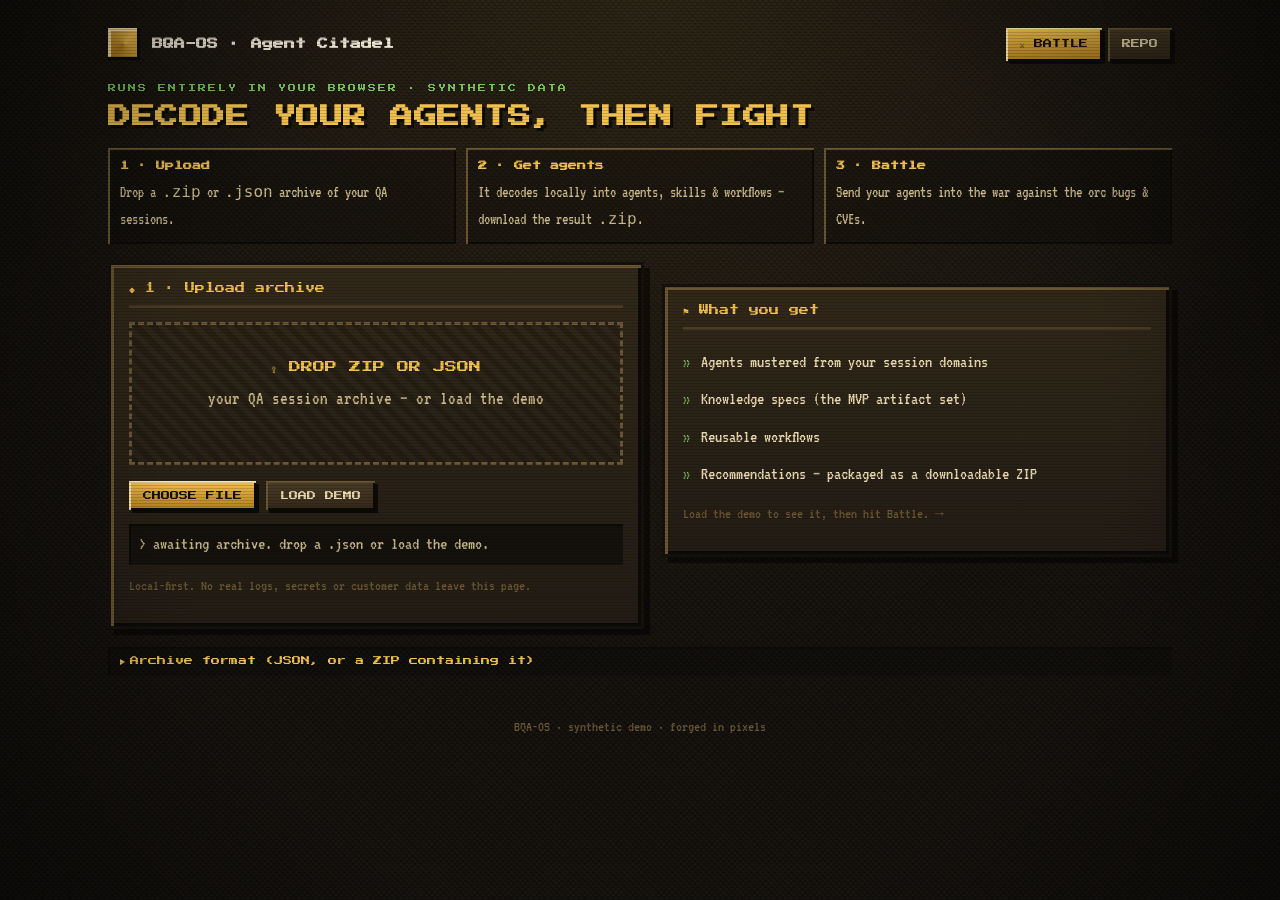
==== docs/index.html @ 717fe0b4 "feat(site): focus the app on upload→agents.zip→battle + friendly UI; in-game control, fullscreen, po" ====
<!doctype html>
<html lang="en">
<head>
  <meta charset="utf-8">
  <meta name="viewport" content="width=device-width, initial-scale=1">
  <title>BQA-OS · Agent Citadel</title>
  <meta name="description" content="Upload a ZIP/JSON archive, decode it locally into agents, skills and workflows, download the result as a ZIP, and send your agents into battle. No backend, synthetic data.">
  <link rel="icon" type="image/svg+xml" href="assets/favicon.svg">
  <link rel="stylesheet" href="assets/pixel.css">
  <style>
    .steps3 { display: grid; gap: 10px; grid-template-columns: 1fr; margin: 8px 0 18px; }
    @media (min-width: 720px) { .steps3 { grid-template-columns: repeat(3, 1fr); } }
    .step3 { background: rgba(0,0,0,.25); padding: 12px; box-shadow: inset 2px 2px 0 var(--bevel-light), inset -2px -2px 0 var(--bevel-dark); }
    .step3 b { font-family: var(--font-display); font-size: 9px; color: var(--gold); display: block; margin-bottom: 6px; }
    .step3 small { font-size: 16px; color: var(--parchment-dim); }

    .dropzone { border: var(--px) dashed var(--stone-500); background: repeating-linear-gradient(45deg, rgba(0,0,0,.18) 0 6px, transparent 6px 12px);
      padding: 34px 18px; text-align: center; cursor: pointer; transition: background .08s steps(2); }
    .dropzone .big { font-family: var(--font-display); font-size: 12px; color: var(--gold); margin-bottom: 10px; }
    .dropzone.over { background: rgba(123,196,90,.18); border-color: var(--forest-bright); }
    .controls { display: flex; gap: 10px; flex-wrap: wrap; margin-top: 16px; }
    #status { font-size: 18px; margin-top: 14px; color: var(--parchment-dim); background: var(--stone-900); padding: 8px 10px; box-shadow: inset 2px 2px 0 var(--bevel-dark); word-break: break-word; }
    .legend { font-size: 15px; color: var(--stone-500); margin-top: 10px; }

    .deck { display: grid; grid-template-columns: 1fr; gap: 18px; }
    @media (min-width: 880px) { .deck { grid-template-columns: 1.05fr 1fr; align-items: start; } }
    .units { display: grid; grid-template-columns: 1fr; gap: 10px; }
    @media (min-width: 520px) { .units { grid-template-columns: 1fr 1fr; } }
    .unit { display: flex; gap: 10px; align-items: center; background: rgba(0,0,0,.22); padding: 8px; box-shadow: inset 2px 2px 0 var(--bevel-light), inset -2px -2px 0 var(--bevel-dark); }
    .unit-portrait { width: 44px; height: 44px; flex: 0 0 44px; display: grid; place-items: center; background: linear-gradient(180deg, var(--unit, var(--gold)), rgba(0,0,0,.5)); box-shadow: inset -3px -3px 0 var(--bevel-dark), inset 3px 3px 0 rgba(255,255,255,.25); font-size: 22px; color: var(--stone-900); }
    .unit-body { flex: 1; min-width: 0; }
    .unit-body b { font-family: var(--font-display); font-size: 9px; color: var(--bone); display: block; word-break: break-all; }
    .unit-role { font-size: 16px; color: var(--parchment-dim); margin: 2px 0 6px; }
    ul.loot, ul.recs { list-style: none; padding: 0; margin: 0; }
    ul.loot li { padding: 6px 4px; border-bottom: 2px solid rgba(0,0,0,.3); font-size: 18px; }
    ul.recs li { padding: 6px 0 6px 18px; position: relative; font-size: 18px; color: var(--parchment); }
    ul.recs li::before { content: "»"; position: absolute; left: 0; color: var(--forest-bright); }
    #results { display: none; }
    #to-field { font-size: 11px; }

    details.help { margin-top: 18px; background: rgba(0,0,0,.2); padding: 8px 12px; box-shadow: inset 2px 2px 0 var(--bevel-dark); }
    details.help summary { cursor: pointer; font-family: var(--font-display); font-size: 9px; color: var(--gold); }
    details.help pre { background: var(--stone-900); color: var(--forest-bright); padding: 12px; overflow-x: auto; font-size: 15px; }
    .domains { display: flex; flex-wrap: wrap; gap: 6px; margin: 8px 0; }
  </style>
</head>
<body>
  <div class="wrap">
    <div class="topbar">
      <div class="brand"><div class="sigil pixel"></div><b>BQA-OS · Agent Citadel</b></div>
      <nav class="nav">
        <a class="btn" href="game.html">⚔ Battle</a>
        <a class="btn secondary" href="https://github.com/mshegolev/bqa-os">Repo</a>
      </nav>
    </div>

    <p class="eyebrow">Runs entirely in your browser · synthetic data</p>
    <h1>Decode your agents, then fight</h1>

    <div class="steps3">
      <div class="step3"><b>1 · Upload</b><small>Drop a <code>.zip</code> or <code>.json</code> archive of your QA sessions.</small></div>
      <div class="step3"><b>2 · Get agents</b><small>It decodes locally into agents, skills &amp; workflows — download the result <code>.zip</code>.</small></div>
      <div class="step3"><b>3 · Battle</b><small>Send your agents into the war against the orc bugs &amp; CVEs.</small></div>
    </div>

    <div class="deck">
      <section class="panel">
        <div class="panel-title">◆ 1 · Upload archive</div>
        <div class="dropzone" id="drop">
          <div class="big">⇪ DROP ZIP OR JSON</div>
          <p>your QA session archive — or load the demo</p>
          <input type="file" id="file" accept=".zip,.json,application/zip,application/json" hidden>
        </div>
        <div class="controls">
          <button class="btn" id="pick">Choose file</button>
          <button class="btn secondary" id="demo">Load demo</button>
        </div>
        <div id="status" role="status" aria-live="polite">&gt; awaiting archive.</div>
        <p class="legend">Local-first. No real logs, secrets or customer data leave this page.</p>
      </section>

      <section class="panel" id="empty">
        <div class="panel-title">⚑ What you get</div>
        <ul class="recs">
          <li>Agents mustered from your session domains</li>
          <li>Knowledge specs (the MVP artifact set)</li>
          <li>Reusable workflows</li>
          <li>Recommendations — packaged as a downloadable ZIP</li>
        </ul>
        <p class="legend">Load the demo to see it, then hit Battle. →</p>
      </section>

      <section id="results">
        <section class="panel">
          <div class="panel-title">⚔ 2 · Your agents <span class="chip">from <span id="source-name">—</span></span></div>
          <div class="units" id="agents"></div>
          <div class="controls">
            <button class="btn" id="download" disabled>⬇ Download agents.zip</button>
            <a class="btn" id="to-field" href="game.html" style="display:none">⚔ 3 · Send agents to battle</a>
          </div>
        </section>
        <section class="panel"><div class="panel-title">⚑ Workflows</div><ul class="loot" id="workflows"></ul></section>
        <section class="panel"><div class="panel-title">◆ Knowledge specs</div><ul class="loot" id="specs"></ul></section>
        <section class="panel"><div class="panel-title">✦ Recommendations</div><ul class="recs" id="recs"></ul></section>
      </section>
    </div>

    <details class="help">
      <summary>Archive format (JSON, or a ZIP containing it)</summary>
      <p>A <code>sessions</code> array; each session has a <code>domain</code> (one of: <span class="domains"><span class="chip">etl</span><span class="chip">graphql</span><span class="chip">api</span><span class="chip">data_quality</span><span class="chip">bugs</span><span class="chip">prompts</span></span>) and some <code>text</code>.</p>
<pre>{ "sessions": [
  { "domain": "etl", "text": "airflow dag failure, reconciliation on parquet" },
  { "domain": "api", "text": "rest endpoint wrong http status, contract test" }
] }</pre>
      <p><a href="fixtures/demo-archive.json" download>⬇ Download a template archive</a> · <button class="btn secondary" id="demo2">Try the demo</button></p>
    </details>

    <footer class="foot">BQA-OS · synthetic demo · forged in pixels</footer>
  </div>

  <script src="assets/upload.js"></script>
</body>
</html>
---- docs/assets/pixel.css ----
/* ============================================================
   BQA-OS — 90s pixel-art RTS design system
   Shared by the demo pages (upload flow, agent map).
   No build step, no framework. Works opened from file://.
   ============================================================ */

@import url("https://fonts.googleapis.com/css2?family=Press+Start+2P&family=VT323&display=swap");

:root {
  /* Limited "strategy game" palette ------------------------- */
  --stone-900: #14110d;
  --stone-800: #221c14;
  --stone-700: #322819;
  --stone-600: #4a3c25;
  --stone-500: #6b5733;
  --parchment: #e9d9b0;
  --parchment-dim: #c9b888;
  --gold: #f2c14e;
  --gold-deep: #b07c1e;
  --blood: #c0392b;
  --forest: #4a7a3a;
  --forest-bright: #7bc45a;
  --sky: #4a78b5;
  --sky-bright: #6fb3e0;
  --mana: #8e6fc4;
  --bone: #f4eddc;

  /* Faction / state accents -------------------------------- */
  --c-owner: var(--gold);
  --c-architect: var(--sky-bright);
  --c-developer: var(--forest-bright);
  --c-qa: var(--mana);
  --c-reviewer: var(--blood);

  --bevel-light: #6b5733;
  --bevel-dark: #0c0a07;

  --font-display: "Press Start 2P", monospace;
  --font-body: "VT323", "Courier New", monospace;

  --px: 3px;
}

* { box-sizing: border-box; }

html { -webkit-text-size-adjust: 100%; }

body {
  margin: 0;
  min-height: 100vh;
  font-family: var(--font-body);
  font-size: 19px;
  line-height: 1.4;
  color: var(--parchment);
  background-color: var(--stone-900);
  /* Tiled checker "dither" terrain + radial vignette */
  background-image:
    radial-gradient(circle at 50% 0%, rgba(242,193,78,.10), transparent 60%),
    repeating-linear-gradient(45deg, rgba(255,255,255,.018) 0 2px, transparent 2px 4px),
    repeating-linear-gradient(-45deg, rgba(0,0,0,.22) 0 2px, transparent 2px 4px);
  image-rendering: pixelated;
  -webkit-font-smoothing: none;
  font-smooth: never;
}

/* CRT scanline + flicker overlay -------------------------- */
body::after {
  content: "";
  position: fixed;
  inset: 0;
  pointer-events: none;
  z-index: 9999;
  background:
    repeating-linear-gradient(0deg, rgba(0,0,0,.16) 0 1px, transparent 1px 3px),
    radial-gradient(circle at 50% 50%, transparent 60%, rgba(0,0,0,.45) 100%);
  mix-blend-mode: multiply;
}

img, canvas, .pixel { image-rendering: pixelated; }

/* Typography ---------------------------------------------- */
h1, h2, h3, .display {
  font-family: var(--font-display);
  color: var(--gold);
  line-height: 1.5;
  text-transform: uppercase;
  letter-spacing: .5px;
  text-shadow: var(--px) var(--px) 0 var(--bevel-dark);
  margin: 0 0 .6em;
}
h1 { font-size: clamp(15px, 2.7vw, 23px); }
h2 { font-size: clamp(11px, 1.8vw, 16px); }
h3 { font-size: 10px; color: var(--parchment); }

a { color: var(--gold); text-decoration: none; }
a:hover { color: var(--bone); text-decoration: underline; }

p { margin: 0 0 .8em; color: var(--parchment-dim); }

.eyebrow {
  font-family: var(--font-display);
  font-size: 8px;
  color: var(--forest-bright);
  letter-spacing: 2px;
  text-transform: uppercase;
}

/* Layout -------------------------------------------------- */
.wrap { max-width: 1100px; margin: 0 auto; padding: 28px 18px 80px; }

.topbar {
  display: flex;
  align-items: center;
  justify-content: space-between;
  gap: 12px;
  flex-wrap: wrap;
  margin-bottom: 22px;
}
.brand { display: flex; align-items: center; gap: 12px; }
.brand .sigil {
  width: 32px; height: 32px;
  background:
    conic-gradient(from 45deg, var(--gold), var(--gold-deep), var(--gold));
  box-shadow: inset -3px -3px 0 var(--bevel-dark), inset 3px 3px 0 #ffe9a8;
}
.brand b { font-family: var(--font-display); font-size: 11px; color: var(--bone); }
.nav { display: flex; gap: 6px; flex-wrap: wrap; }

/* Beveled "panel" — the core RTS UI surface --------------- */
.panel {
  position: relative;
  background:
    linear-gradient(180deg, var(--stone-700), var(--stone-800));
  border: var(--px) solid var(--stone-900);
  box-shadow:
    inset 3px 3px 0 var(--bevel-light),
    inset -3px -3px 0 var(--bevel-dark),
    6px 6px 0 rgba(0,0,0,.5);
  padding: 18px;
}
.panel + .panel { margin-top: 22px; }
.panel-title {
  font-family: var(--font-display);
  font-size: 10px;
  color: var(--gold);
  border-bottom: var(--px) solid var(--stone-600);
  padding-bottom: 10px;
  margin: -2px 0 14px;
  display: flex; align-items: center; gap: 8px;
}

/* Buttons ------------------------------------------------- */
.btn {
  font-family: var(--font-display);
  font-size: 9px;
  color: var(--stone-900);
  background: linear-gradient(180deg, var(--gold) 0%, var(--gold-deep) 100%);
  border: none;
  padding: 10px 14px;
  cursor: pointer;
  text-transform: uppercase;
  box-shadow: inset 2px 2px 0 #ffe9a8, inset -2px -2px 0 var(--bevel-dark), 3px 3px 0 var(--bevel-dark);
  transition: transform .04s steps(1);
}
.btn:hover { filter: brightness(1.08); }
.btn:active { transform: translate(3px, 3px); box-shadow: inset 2px 2px 0 #ffe9a8, inset -2px -2px 0 var(--bevel-dark); }
.btn.secondary {
  color: var(--parchment);
  background: linear-gradient(180deg, var(--stone-600), var(--stone-700));
  box-shadow: inset 2px 2px 0 var(--bevel-light), inset -2px -2px 0 var(--bevel-dark), 3px 3px 0 var(--bevel-dark);
}
.btn:disabled { opacity: .45; cursor: not-allowed; transform: none; }

/* Pixel chips / badges ------------------------------------ */
.chip {
  display: inline-block;
  font-family: var(--font-display);
  font-size: 7px;
  padding: 4px 6px;
  color: var(--stone-900);
  background: var(--parchment-dim);
  box-shadow: inset -2px -2px 0 rgba(0,0,0,.35);
  text-transform: uppercase;
  letter-spacing: 1px;
}

/* HP-style stat bar --------------------------------------- */
.bar {
  height: 16px;
  background: var(--stone-900);
  box-shadow: inset 2px 2px 0 var(--bevel-dark);
  overflow: hidden;
}
.bar > span {
  display: block; height: 100%;
  background: repeating-linear-gradient(90deg, var(--forest-bright) 0 6px, var(--forest) 6px 8px);
  transition: width .5s steps(12);
}

footer.foot {
  margin-top: 40px;
  font-size: 15px;
  color: var(--stone-500);
  text-align: center;
}

/* Utility ------------------------------------------------- */
.grid { display: grid; gap: 16px; }
.muted { color: var(--stone-500); }
.center { text-align: center; }
.scroll { max-height: 320px; overflow: auto; }
::-webkit-scrollbar { width: 12px; height: 12px; }
::-webkit-scrollbar-track { background: var(--stone-900); }
::-webkit-scrollbar-thumb { background: var(--stone-600); box-shadow: inset 2px 2px 0 var(--bevel-light), inset -2px -2px 0 var(--bevel-dark); }

@media (prefers-reduced-motion: reduce) {
  * { animation: none !important; transition: none !important; }
}
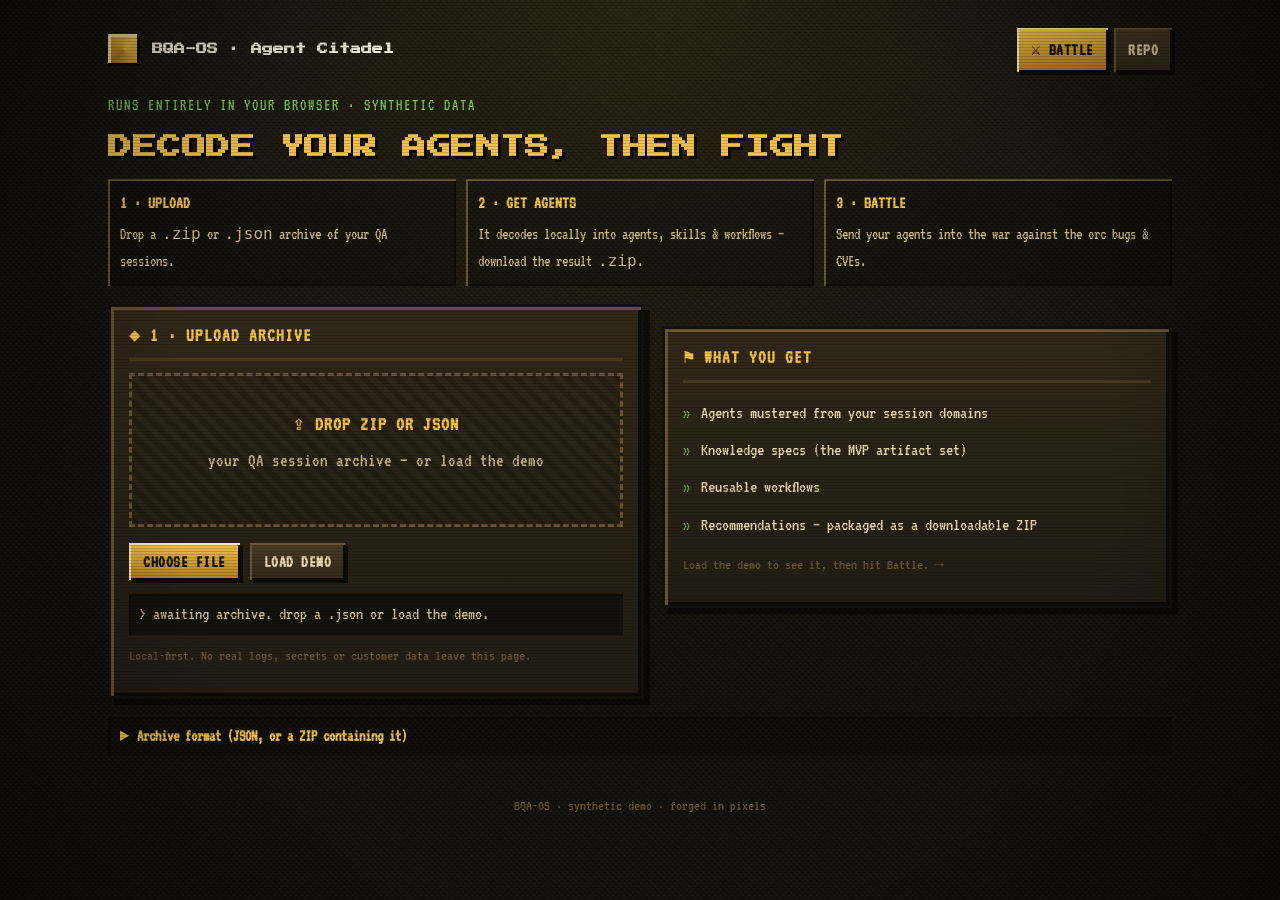
==== commit d7a5e86c: "feat(game): readable font, ranged units, meta-upgrades, upload incentive, scaled difficulty - Legibi" ====
--- a/docs/index.html
+++ b/docs/index.html
@@ -11,12 +11,12 @@
     .steps3 { display: grid; gap: 10px; grid-template-columns: 1fr; margin: 8px 0 18px; }
     @media (min-width: 720px) { .steps3 { grid-template-columns: repeat(3, 1fr); } }
     .step3 { background: rgba(0,0,0,.25); padding: 12px; box-shadow: inset 2px 2px 0 var(--bevel-light), inset -2px -2px 0 var(--bevel-dark); }
-    .step3 b { font-family: var(--font-display); font-size: 9px; color: var(--gold); display: block; margin-bottom: 6px; }
+    .step3 b { font-family: var(--font-body); font-weight:700; text-transform:uppercase; font-size: 17px; color: var(--gold); display: block; margin-bottom: 6px; }
     .step3 small { font-size: 16px; color: var(--parchment-dim); }
 
     .dropzone { border: var(--px) dashed var(--stone-500); background: repeating-linear-gradient(45deg, rgba(0,0,0,.18) 0 6px, transparent 6px 12px);
       padding: 34px 18px; text-align: center; cursor: pointer; transition: background .08s steps(2); }
-    .dropzone .big { font-family: var(--font-display); font-size: 12px; color: var(--gold); margin-bottom: 10px; }
+    .dropzone .big { font-family: var(--font-body); font-weight:700; letter-spacing:1px; font-size: 20px; color: var(--gold); margin-bottom: 10px; }
     .dropzone.over { background: rgba(123,196,90,.18); border-color: var(--forest-bright); }
     .controls { display: flex; gap: 10px; flex-wrap: wrap; margin-top: 16px; }
     #status { font-size: 18px; margin-top: 14px; color: var(--parchment-dim); background: var(--stone-900); padding: 8px 10px; box-shadow: inset 2px 2px 0 var(--bevel-dark); word-break: break-word; }
@@ -29,7 +29,7 @@
     .unit { display: flex; gap: 10px; align-items: center; background: rgba(0,0,0,.22); padding: 8px; box-shadow: inset 2px 2px 0 var(--bevel-light), inset -2px -2px 0 var(--bevel-dark); }
     .unit-portrait { width: 44px; height: 44px; flex: 0 0 44px; display: grid; place-items: center; background: linear-gradient(180deg, var(--unit, var(--gold)), rgba(0,0,0,.5)); box-shadow: inset -3px -3px 0 var(--bevel-dark), inset 3px 3px 0 rgba(255,255,255,.25); font-size: 22px; color: var(--stone-900); }
     .unit-body { flex: 1; min-width: 0; }
-    .unit-body b { font-family: var(--font-display); font-size: 9px; color: var(--bone); display: block; word-break: break-all; }
+    .unit-body b { font-family: var(--font-body); font-weight:700; font-size: 16px; color: var(--bone); display: block; word-break: break-all; }
     .unit-role { font-size: 16px; color: var(--parchment-dim); margin: 2px 0 6px; }
     ul.loot, ul.recs { list-style: none; padding: 0; margin: 0; }
     ul.loot li { padding: 6px 4px; border-bottom: 2px solid rgba(0,0,0,.3); font-size: 18px; }
@@ -39,7 +39,7 @@
     #to-field { font-size: 11px; }
 
     details.help { margin-top: 18px; background: rgba(0,0,0,.2); padding: 8px 12px; box-shadow: inset 2px 2px 0 var(--bevel-dark); }
-    details.help summary { cursor: pointer; font-family: var(--font-display); font-size: 9px; color: var(--gold); }
+    details.help summary { cursor: pointer; font-family: var(--font-body); font-weight:700; font-size: 16px; color: var(--gold); }
     details.help pre { background: var(--stone-900); color: var(--forest-bright); padding: 12px; overflow-x: auto; font-size: 15px; }
     .domains { display: flex; flex-wrap: wrap; gap: 6px; margin: 8px 0; }
   </style>
--- a/docs/assets/pixel.css
+++ b/docs/assets/pixel.css
@@ -79,7 +79,9 @@
 img, canvas, .pixel { image-rendering: pixelated; }
 
 /* Typography ---------------------------------------------- */
-h1, h2, h3, .display {
+/* Press Start 2P only for the big H1 (it's hard to read small);
+   everything else uses the very legible VT323 pixel font, larger. */
+h1, .display {
   font-family: var(--font-display);
   color: var(--gold);
   line-height: 1.5;
@@ -88,9 +90,17 @@
   text-shadow: var(--px) var(--px) 0 var(--bevel-dark);
   margin: 0 0 .6em;
 }
-h1 { font-size: clamp(15px, 2.7vw, 23px); }
-h2 { font-size: clamp(11px, 1.8vw, 16px); }
-h3 { font-size: 10px; color: var(--parchment); }
+h2, h3 {
+  font-family: var(--font-body);
+  color: var(--gold);
+  text-transform: uppercase;
+  letter-spacing: 1px;
+  margin: 0 0 .5em;
+  font-weight: 700;
+}
+h1 { font-size: clamp(16px, 2.7vw, 24px); }
+h2 { font-size: clamp(20px, 2.4vw, 26px); }
+h3 { font-size: 19px; color: var(--parchment); }
 
 a { color: var(--gold); text-decoration: none; }
 a:hover { color: var(--bone); text-decoration: underline; }
@@ -98,8 +108,8 @@
 p { margin: 0 0 .8em; color: var(--parchment-dim); }
 
 .eyebrow {
-  font-family: var(--font-display);
-  font-size: 8px;
+  font-family: var(--font-body);
+  font-size: 16px;
   color: var(--forest-bright);
   letter-spacing: 2px;
   text-transform: uppercase;
@@ -140,19 +150,20 @@
 }
 .panel + .panel { margin-top: 22px; }
 .panel-title {
-  font-family: var(--font-display);
-  font-size: 10px;
+  font-family: var(--font-body);
+  font-size: 19px; font-weight: 700;
   color: var(--gold);
+  text-transform: uppercase; letter-spacing: 1px;
   border-bottom: var(--px) solid var(--stone-600);
-  padding-bottom: 10px;
-  margin: -2px 0 14px;
+  padding-bottom: 8px;
+  margin: -2px 0 12px;
   display: flex; align-items: center; gap: 8px;
 }
 
 /* Buttons ------------------------------------------------- */
 .btn {
-  font-family: var(--font-display);
-  font-size: 9px;
+  font-family: var(--font-body);
+  font-size: 17px; font-weight: 700; letter-spacing: .5px;
   color: var(--stone-900);
   background: linear-gradient(180deg, var(--gold) 0%, var(--gold-deep) 100%);
   border: none;
@@ -174,9 +185,9 @@
 /* Pixel chips / badges ------------------------------------ */
 .chip {
   display: inline-block;
-  font-family: var(--font-display);
-  font-size: 7px;
-  padding: 4px 6px;
+  font-family: var(--font-body);
+  font-size: 14px; letter-spacing: .5px;
+  padding: 3px 7px;
   color: var(--stone-900);
   background: var(--parchment-dim);
   box-shadow: inset -2px -2px 0 rgba(0,0,0,.35);
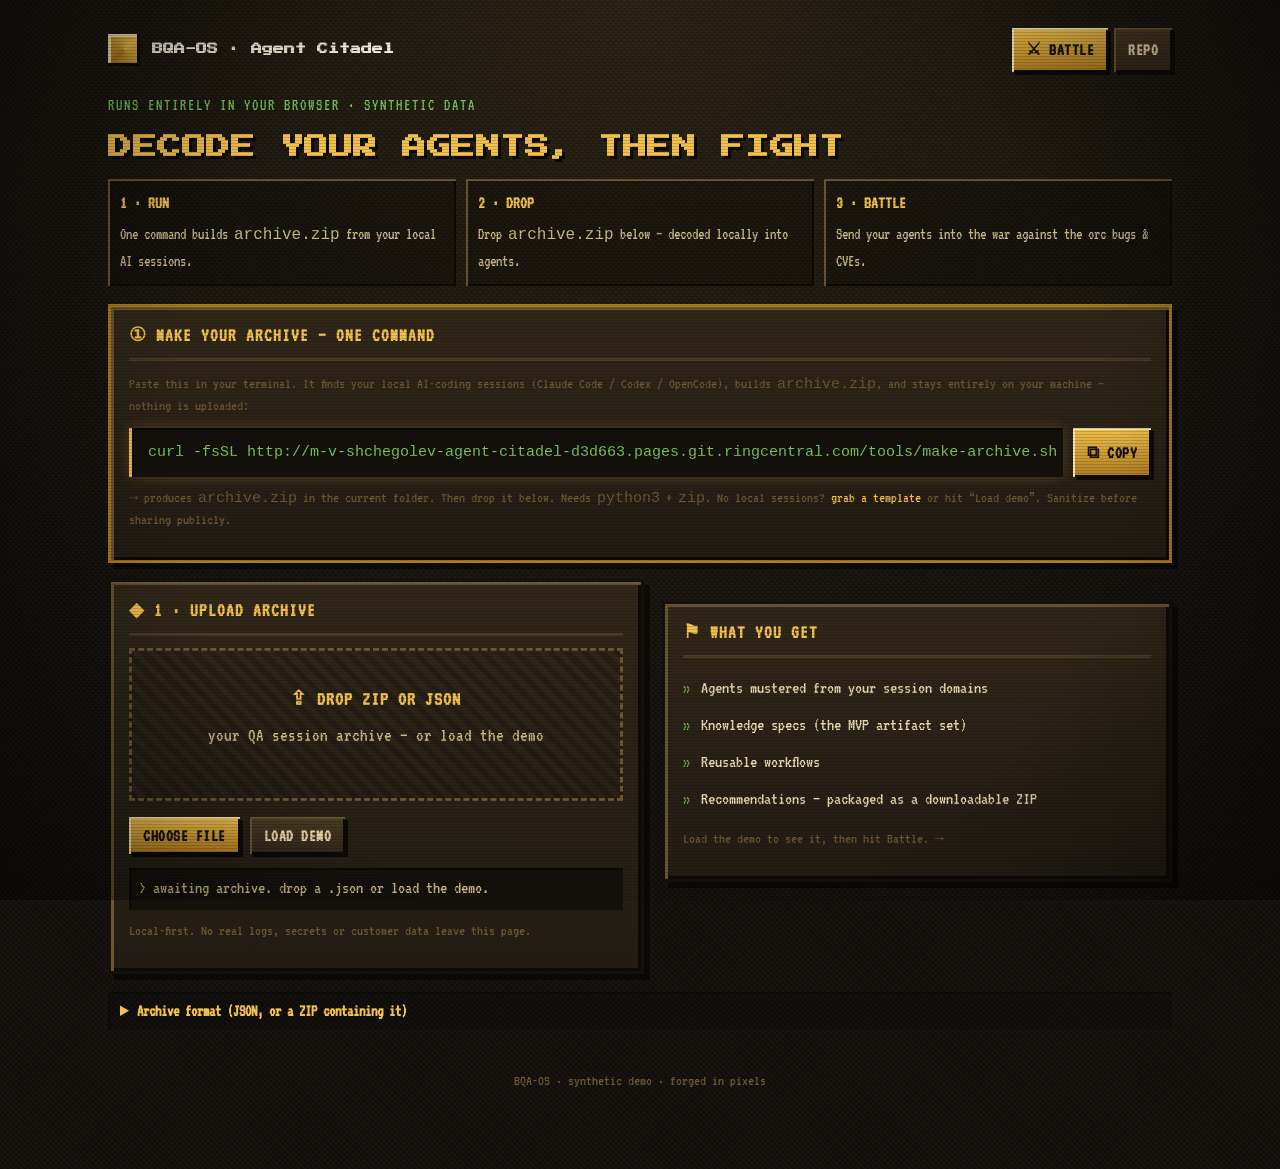
==== commit ad197491: "sync Citadel game + deliverables from agent-citadel: single-viewport responsive UI, scale-to-fit fie" ====
--- a/docs/index.html
+++ b/docs/index.html
@@ -13,6 +13,11 @@
     .step3 { background: rgba(0,0,0,.25); padding: 12px; box-shadow: inset 2px 2px 0 var(--bevel-light), inset -2px -2px 0 var(--bevel-dark); }
     .step3 b { font-family: var(--font-body); font-weight:700; text-transform:uppercase; font-size: 17px; color: var(--gold); display: block; margin-bottom: 6px; }
     .step3 small { font-size: 16px; color: var(--parchment-dim); }
+
+    .cmd-hero { border-color: var(--gold-deep); }
+    .cmd-row { display: flex; gap: 10px; align-items: stretch; flex-wrap: wrap; margin: 6px 0; }
+    .cmd-row pre { flex: 1 1 280px; min-width: 0; margin: 0; background: #14110d; color: var(--forest-bright); padding: 14px 16px; font-size: 15px; line-height: 1.4; overflow-x: auto; box-shadow: inset 2px 2px 0 var(--bevel-dark), 0 0 12px rgba(242,193,78,.22); border-left: var(--px) solid var(--gold); }
+    .cmd-row .btn { white-space: nowrap; align-self: stretch; }
 
     .dropzone { border: var(--px) dashed var(--stone-500); background: repeating-linear-gradient(45deg, rgba(0,0,0,.18) 0 6px, transparent 6px 12px);
       padding: 34px 18px; text-align: center; cursor: pointer; transition: background .08s steps(2); }
@@ -58,10 +63,20 @@
     <h1>Decode your agents, then fight</h1>
 
     <div class="steps3">
-      <div class="step3"><b>1 · Upload</b><small>Drop a <code>.zip</code> or <code>.json</code> archive of your QA sessions.</small></div>
-      <div class="step3"><b>2 · Get agents</b><small>It decodes locally into agents, skills &amp; workflows — download the result <code>.zip</code>.</small></div>
+      <div class="step3"><b>1 · Run</b><small>One command builds <code>archive.zip</code> from your local AI sessions.</small></div>
+      <div class="step3"><b>2 · Drop</b><small>Drop <code>archive.zip</code> below — decoded locally into agents.</small></div>
       <div class="step3"><b>3 · Battle</b><small>Send your agents into the war against the orc bugs &amp; CVEs.</small></div>
     </div>
+
+    <section class="panel cmd-hero" style="margin:0 0 16px">
+      <div class="panel-title">① Make your archive — one command</div>
+      <p class="legend">Paste this in your terminal. It finds your local AI-coding sessions (Claude&nbsp;Code / Codex / OpenCode), builds <code>archive.zip</code>, and stays entirely on your machine — nothing is uploaded:</p>
+      <div class="cmd-row">
+        <pre id="cmd">curl -fsSL http://m-v-shchegolev-agent-citadel-d3d663.pages.git.ringcentral.com/tools/make-archive.sh | bash</pre>
+        <button class="btn" id="copy-cmd" onclick="navigator.clipboard.writeText(document.getElementById('cmd').textContent.trim()).then(()=>{this.textContent='Copied ✓';setTimeout(()=>{this.textContent='⧉ Copy'},1500)})">⧉ Copy</button>
+      </div>
+      <p class="legend">→ produces <code>archive.zip</code> in the current folder. Then drop it below. Needs <code>python3</code> + <code>zip</code>. No local sessions? <a href="fixtures/demo-archive.json" download>grab a template</a> or hit “Load demo”. Sanitize before sharing publicly.</p>
+    </section>
 
     <div class="deck">
       <section class="panel">
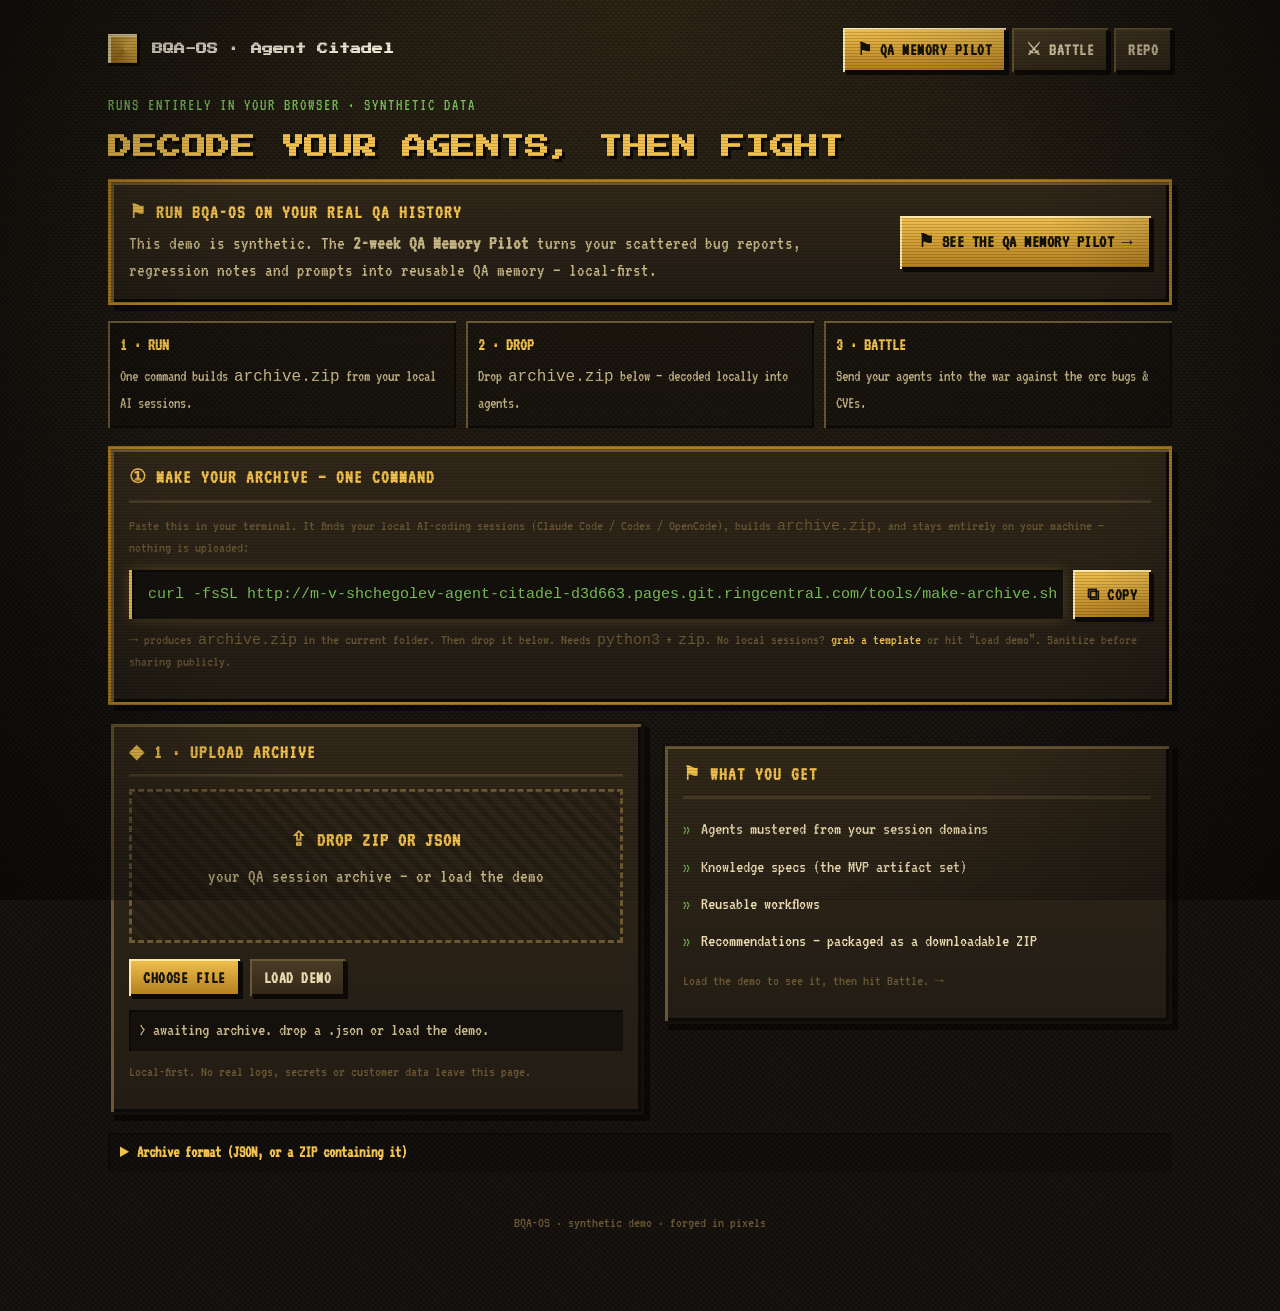
==== commit 61f6ebcf: "feat(docs): sales pilot landing page + static lead-capture CTA path Add docs/pilot.html — a pilot-fo" ====
--- a/docs/index.html
+++ b/docs/index.html
@@ -54,13 +54,22 @@
     <div class="topbar">
       <div class="brand"><div class="sigil pixel"></div><b>BQA-OS · Agent Citadel</b></div>
       <nav class="nav">
-        <a class="btn" href="game.html">⚔ Battle</a>
+        <a class="btn" href="pilot.html">⚑ QA Memory Pilot</a>
+        <a class="btn secondary" href="game.html">⚔ Battle</a>
         <a class="btn secondary" href="https://github.com/mshegolev/bqa-os">Repo</a>
       </nav>
     </div>
 
     <p class="eyebrow">Runs entirely in your browser · synthetic data</p>
     <h1>Decode your agents, then fight</h1>
+
+    <section class="panel" style="border-color: var(--gold-deep); margin: 0 0 16px; display:flex; gap:14px; flex-wrap:wrap; align-items:center; justify-content:space-between">
+      <div style="flex:1 1 320px; min-width:0">
+        <div class="panel-title" style="border:0; margin:0 0 4px; padding:0">⚑ Run BQA-OS on your real QA history</div>
+        <p style="margin:0">This demo is synthetic. The <b>2-week QA Memory Pilot</b> turns your scattered bug reports, regression notes and prompts into reusable QA memory — local-first.</p>
+      </div>
+      <a class="btn" href="pilot.html" style="font-size:18px; padding:14px 18px; white-space:nowrap">⚑ See the QA Memory Pilot →</a>
+    </section>
 
     <div class="steps3">
       <div class="step3"><b>1 · Run</b><small>One command builds <code>archive.zip</code> from your local AI sessions.</small></div>
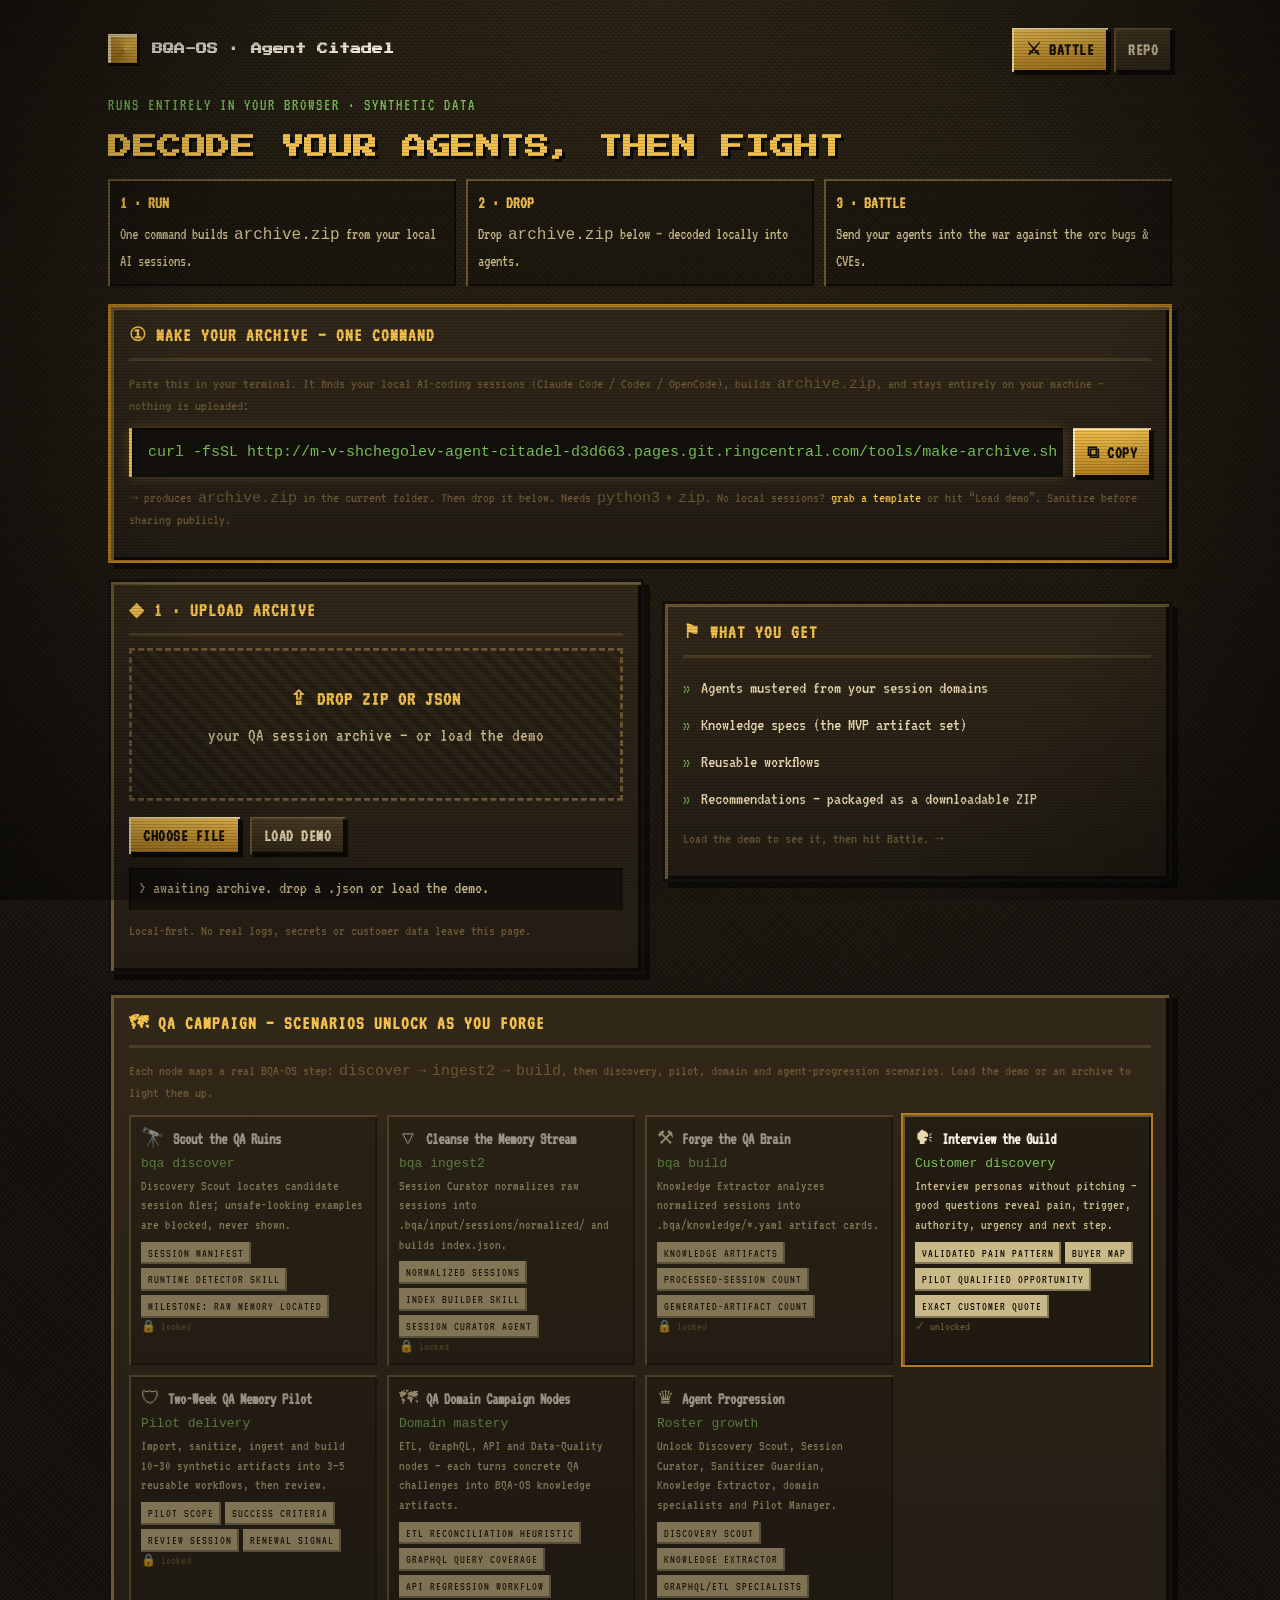
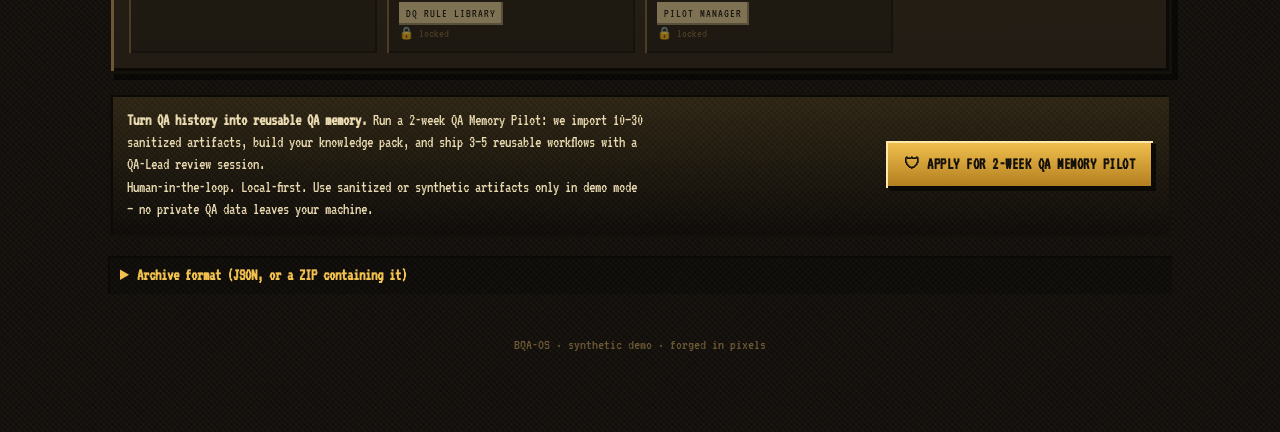
==== commit ea27047d: "feat(game): processing viewer, campaign scenarios, QA Memory Score (#43 #44 #46) Add three cohesive " ====
--- a/docs/index.html
+++ b/docs/index.html
@@ -47,6 +47,64 @@
     details.help summary { cursor: pointer; font-family: var(--font-body); font-weight:700; font-size: 16px; color: var(--gold); }
     details.help pre { background: var(--stone-900); color: var(--forest-bright); padding: 12px; overflow-x: auto; font-size: 15px; }
     .domains { display: flex; flex-wrap: wrap; gap: 6px; margin: 8px 0; }
+
+    /* ---- processing pipeline viewer (issue #43) ---- */
+    .forge-pipeline { display: grid; grid-template-columns: repeat(auto-fit, minmax(150px, 1fr)); gap: 8px; margin: 6px 0; }
+    .pstage { background: rgba(0,0,0,.28); padding: 9px 10px; box-shadow: inset 2px 2px 0 var(--bevel-dark); position: relative; transition: background .15s steps(2); }
+    .pstage .pg { font-size: 18px; color: var(--stone-500); }
+    .pstage b { display: block; font-family: var(--font-body); font-weight: 700; text-transform: uppercase; font-size: 14px; color: var(--stone-500); margin: 2px 0; }
+    .pstage small { font-size: 13px; color: var(--parchment-dim); }
+    .pstage.active { background: rgba(242,193,78,.12); }
+    .pstage.active .pg, .pstage.active b { color: var(--gold); }
+    .pstage.done { background: rgba(123,196,90,.12); }
+    .pstage.done .pg { color: var(--forest-bright); }
+    .pstage.done b { color: var(--bone); }
+    .pstage.done .pg::after { content: " ✓"; color: var(--forest-bright); }
+    @media (prefers-reduced-motion: reduce) { .pstage { transition: none; } }
+
+    /* ---- QA Memory Score (issue #46) ---- */
+    .scorecard { display: grid; gap: 12px; }
+    @media (min-width: 640px) { .scorecard { grid-template-columns: 168px 1fr; align-items: start; } }
+    .score-dial { display: grid; place-items: center; text-align: center; background: rgba(0,0,0,.28); padding: 14px; box-shadow: inset 2px 2px 0 var(--bevel-dark); }
+    .score-num { font-family: var(--font-display); font-size: 46px; line-height: 1; color: var(--gold); }
+    .score-num small { font-size: 18px; color: var(--stone-500); }
+    .score-band { font-family: var(--font-body); font-weight: 700; font-size: 22px; letter-spacing: 1px; margin-top: 4px; }
+    .score-band.ready { color: var(--forest-bright); } .score-band.notready { color: var(--gold-deep); }
+    .score-bandlabel { font-size: 13px; color: var(--parchment-dim); margin-top: 4px; }
+    .pilot-chip { font-size: 13px; margin-top: 8px; padding: 3px 8px; }
+    .pilot-chip.ready { background: rgba(123,196,90,.2); color: var(--forest-bright); }
+    .pilot-chip.notready { background: rgba(242,193,78,.16); color: var(--gold); }
+    .dim-row { display: grid; grid-template-columns: 150px 1fr 38px; gap: 8px; align-items: center; padding: 3px 0; font-size: 15px; }
+    .dim-row .dim-label { color: var(--parchment-dim); }
+    .dim-bar { height: 10px; background: var(--stone-900); box-shadow: inset 2px 2px 0 var(--bevel-dark); }
+    .dim-bar span { display: block; height: 100%; background: linear-gradient(90deg, var(--gold-deep), var(--gold)); }
+    .dim-row .dim-val { text-align: right; color: var(--bone); }
+    .score-meta { display: flex; gap: 14px; flex-wrap: wrap; margin-top: 8px; font-size: 15px; }
+    .score-meta b { color: var(--gold); }
+    ul.weak { list-style: none; padding: 0; margin: 8px 0 0; }
+    ul.weak li { padding: 5px 0 5px 18px; position: relative; font-size: 16px; color: var(--parchment); }
+    ul.weak li::before { content: "▼"; position: absolute; left: 0; color: var(--blood); font-size: 12px; top: 7px; }
+    .next-action { margin-top: 8px; padding: 8px 10px; background: rgba(242,193,78,.1); box-shadow: inset 2px 2px 0 var(--bevel-dark); font-size: 16px; }
+    .next-action b { color: var(--gold); }
+
+    /* ---- campaign scenario map (issue #44) ---- */
+    .campaign { display: grid; grid-template-columns: repeat(auto-fill, minmax(220px, 1fr)); gap: 10px; }
+    .node { background: rgba(0,0,0,.25); padding: 11px 12px; box-shadow: inset 2px 2px 0 var(--bevel-light), inset -2px -2px 0 var(--bevel-dark); opacity: .55; }
+    .node.on { opacity: 1; box-shadow: inset 2px 2px 0 var(--bevel-light), inset -2px -2px 0 var(--bevel-dark), 0 0 0 2px var(--gold-deep); }
+    .node-head { display: flex; align-items: baseline; gap: 8px; }
+    .node-head .ng { font-size: 19px; }
+    .node-head b { font-family: var(--font-body); font-weight: 700; font-size: 16px; color: var(--bone); }
+    .node-maps { font-size: 13px; color: var(--forest-bright); margin: 2px 0; font-family: monospace; }
+    .node-blurb { font-size: 14px; color: var(--parchment-dim); margin: 4px 0; }
+    .node-unlocks { display: flex; flex-wrap: wrap; gap: 4px; margin-top: 6px; }
+    .node-unlocks .chip { font-size: 12px; }
+    .node .lock { font-size: 12px; color: var(--stone-500); }
+
+    .pilot-cta { display: flex; flex-wrap: wrap; gap: 10px; align-items: center; justify-content: space-between;
+      background: linear-gradient(180deg, rgba(242,193,78,.12), rgba(0,0,0,.2)); padding: 14px 16px; box-shadow: inset 2px 2px 0 var(--bevel-dark); }
+    .pilot-cta p { margin: 0; max-width: 520px; font-size: 16px; color: var(--parchment); }
+    .pilot-cta .btn.primary-cta { font-size: 16px; padding: 12px 18px; }
+    .privacy-note { font-size: 14px; color: var(--stone-500); margin-top: 6px; }
   </style>
 </head>
 <body>
@@ -54,22 +112,13 @@
     <div class="topbar">
       <div class="brand"><div class="sigil pixel"></div><b>BQA-OS · Agent Citadel</b></div>
       <nav class="nav">
-        <a class="btn" href="pilot.html">⚑ QA Memory Pilot</a>
-        <a class="btn secondary" href="game.html">⚔ Battle</a>
+        <a class="btn" href="game.html">⚔ Battle</a>
         <a class="btn secondary" href="https://github.com/mshegolev/bqa-os">Repo</a>
       </nav>
     </div>
 
     <p class="eyebrow">Runs entirely in your browser · synthetic data</p>
     <h1>Decode your agents, then fight</h1>
-
-    <section class="panel" style="border-color: var(--gold-deep); margin: 0 0 16px; display:flex; gap:14px; flex-wrap:wrap; align-items:center; justify-content:space-between">
-      <div style="flex:1 1 320px; min-width:0">
-        <div class="panel-title" style="border:0; margin:0 0 4px; padding:0">⚑ Run BQA-OS on your real QA history</div>
-        <p style="margin:0">This demo is synthetic. The <b>2-week QA Memory Pilot</b> turns your scattered bug reports, regression notes and prompts into reusable QA memory — local-first.</p>
-      </div>
-      <a class="btn" href="pilot.html" style="font-size:18px; padding:14px 18px; white-space:nowrap">⚑ See the QA Memory Pilot →</a>
-    </section>
 
     <div class="steps3">
       <div class="step3"><b>1 · Run</b><small>One command builds <code>archive.zip</code> from your local AI sessions.</small></div>
@@ -115,6 +164,15 @@
       </section>
 
       <section id="results">
+        <section class="panel" id="pipeline-panel">
+          <div class="panel-title">⚙ Forge pipeline — raw sessions → QA system</div>
+          <div class="forge-pipeline" id="pipeline" role="status" aria-live="polite"></div>
+        </section>
+        <section class="panel" id="score-panel">
+          <div class="panel-title">★ QA Memory Score</div>
+          <div class="scorecard" id="scorecard"></div>
+          <p class="next-action" id="next-action"></p>
+        </section>
         <section class="panel">
           <div class="panel-title">⚔ 2 · Your agents <span class="chip">from <span id="source-name">—</span></span></div>
           <div class="units" id="agents"></div>
@@ -129,6 +187,20 @@
       </section>
     </div>
 
+    <section class="panel" id="campaign-panel" style="margin-top:18px">
+      <div class="panel-title">🗺 QA campaign — scenarios unlock as you forge</div>
+      <p class="legend">Each node maps a real BQA-OS step: <code>discover</code> → <code>ingest2</code> → <code>build</code>, then discovery, pilot, domain and agent-progression scenarios. Load the demo or an archive to light them up.</p>
+      <div class="campaign" id="campaign"></div>
+    </section>
+
+    <section class="panel pilot-cta" id="pilot-cta" style="margin-top:18px">
+      <div>
+        <p><b>Turn QA history into reusable QA memory.</b> Run a 2-week QA Memory Pilot: we import 10–30 sanitized artifacts, build your knowledge pack, and ship 3–5 reusable workflows with a QA-Lead review session.</p>
+        <p class="privacy-note">Human-in-the-loop. Local-first. Use sanitized or synthetic artifacts only in demo mode — no private QA data leaves your machine.</p>
+      </div>
+      <a class="btn primary-cta" href="https://github.com/mshegolev/bqa-os/issues/new?title=Apply%20for%202-week%20QA%20Memory%20Pilot&labels=pilot" target="_blank" rel="noopener">🛡 Apply for 2-week QA Memory Pilot</a>
+    </section>
+
     <details class="help">
       <summary>Archive format (JSON, or a ZIP containing it)</summary>
       <p>A <code>sessions</code> array; each session has a <code>domain</code> (one of: <span class="domains"><span class="chip">etl</span><span class="chip">graphql</span><span class="chip">api</span><span class="chip">data_quality</span><span class="chip">bugs</span><span class="chip">prompts</span></span>) and some <code>text</code>.</p>
@@ -142,6 +214,8 @@
     <footer class="foot">BQA-OS · synthetic demo · forged in pixels</footer>
   </div>
 
+  <script src="assets/scorecard.js"></script>
+  <script src="assets/campaign.js"></script>
   <script src="assets/upload.js"></script>
 </body>
 </html>
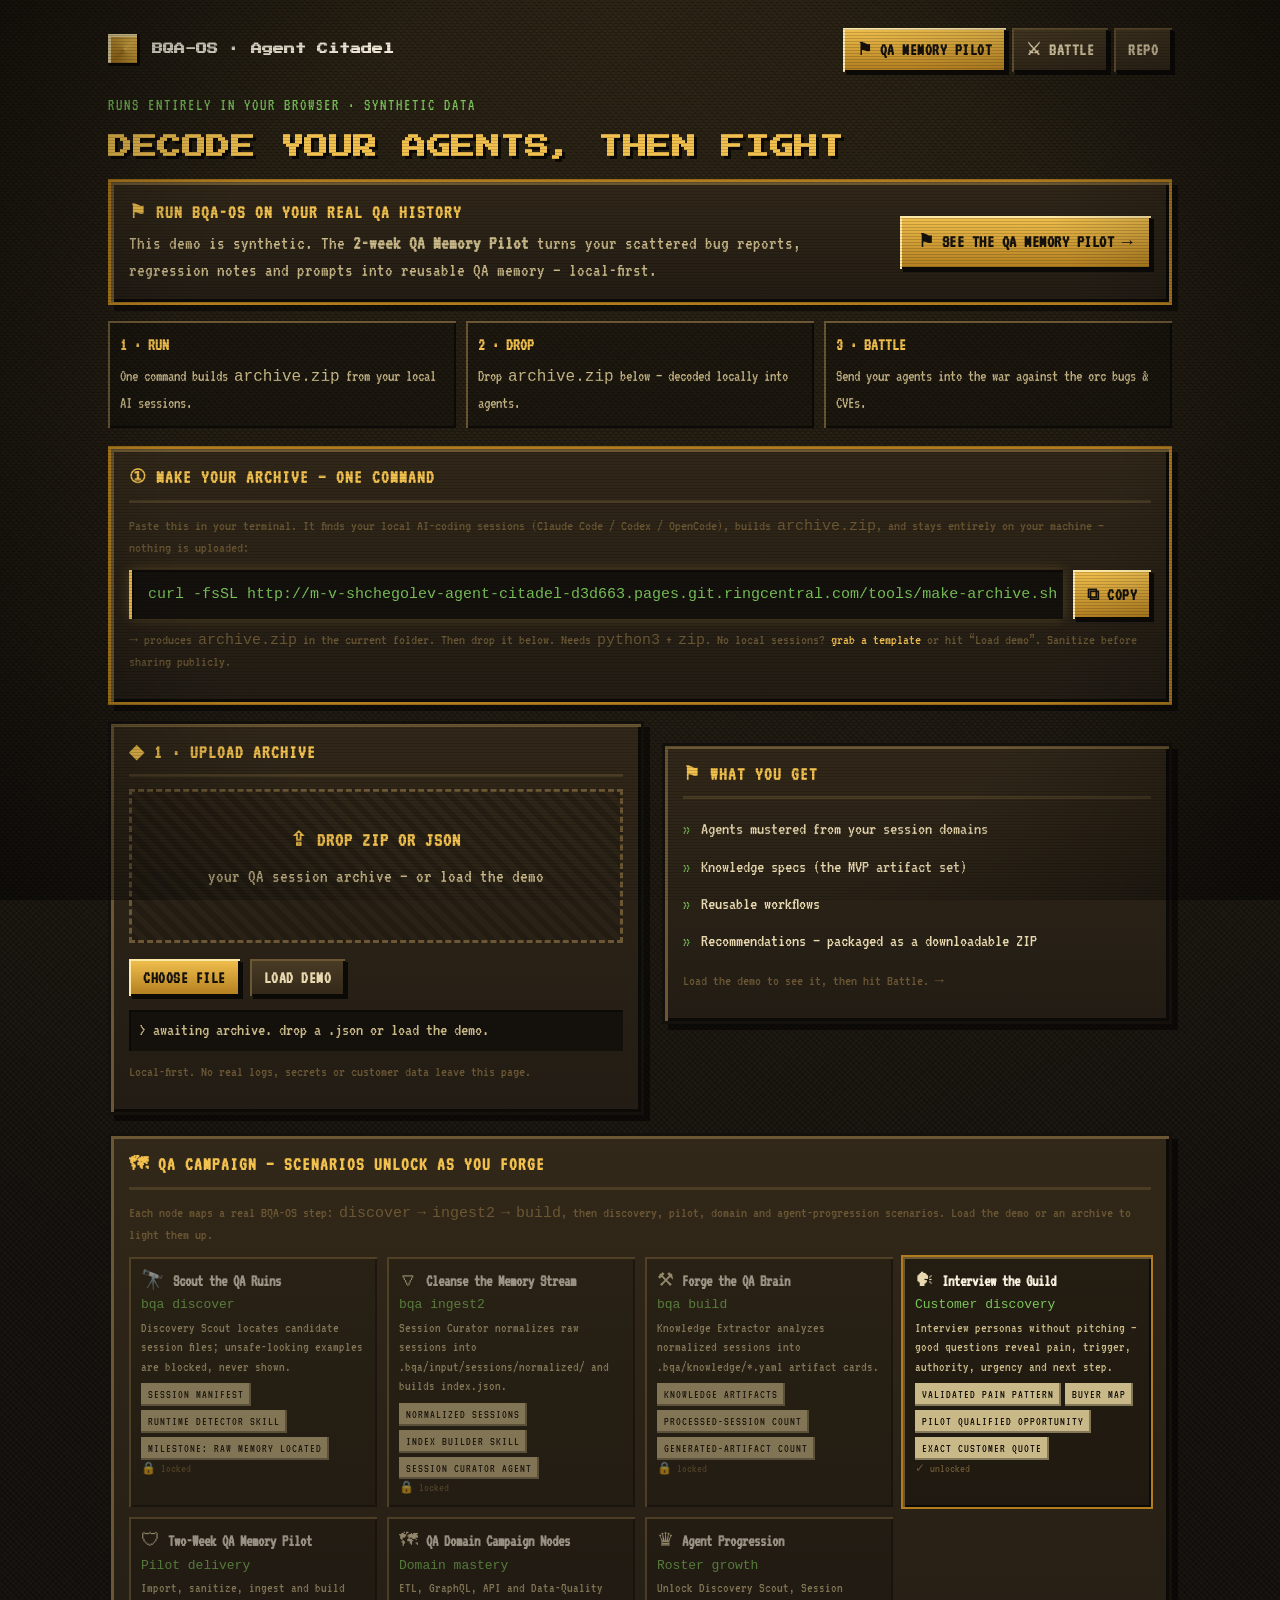
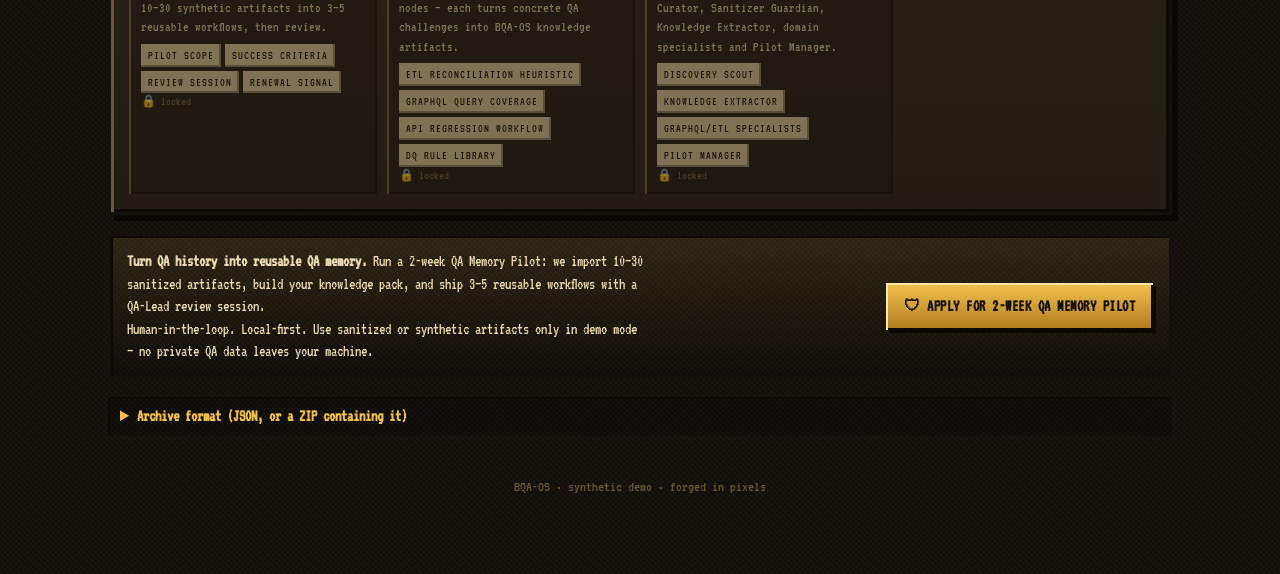
==== commit 881d369d: "feat(docs): sales pilot landing page + static lead-capture CTA path (#137) Add docs/pilot.html — a p" ====
--- a/docs/index.html
+++ b/docs/index.html
@@ -112,13 +112,22 @@
     <div class="topbar">
       <div class="brand"><div class="sigil pixel"></div><b>BQA-OS · Agent Citadel</b></div>
       <nav class="nav">
-        <a class="btn" href="game.html">⚔ Battle</a>
+        <a class="btn" href="pilot.html">⚑ QA Memory Pilot</a>
+        <a class="btn secondary" href="game.html">⚔ Battle</a>
         <a class="btn secondary" href="https://github.com/mshegolev/bqa-os">Repo</a>
       </nav>
     </div>
 
     <p class="eyebrow">Runs entirely in your browser · synthetic data</p>
     <h1>Decode your agents, then fight</h1>
+
+    <section class="panel" style="border-color: var(--gold-deep); margin: 0 0 16px; display:flex; gap:14px; flex-wrap:wrap; align-items:center; justify-content:space-between">
+      <div style="flex:1 1 320px; min-width:0">
+        <div class="panel-title" style="border:0; margin:0 0 4px; padding:0">⚑ Run BQA-OS on your real QA history</div>
+        <p style="margin:0">This demo is synthetic. The <b>2-week QA Memory Pilot</b> turns your scattered bug reports, regression notes and prompts into reusable QA memory — local-first.</p>
+      </div>
+      <a class="btn" href="pilot.html" style="font-size:18px; padding:14px 18px; white-space:nowrap">⚑ See the QA Memory Pilot →</a>
+    </section>
 
     <div class="steps3">
       <div class="step3"><b>1 · Run</b><small>One command builds <code>archive.zip</code> from your local AI sessions.</small></div>
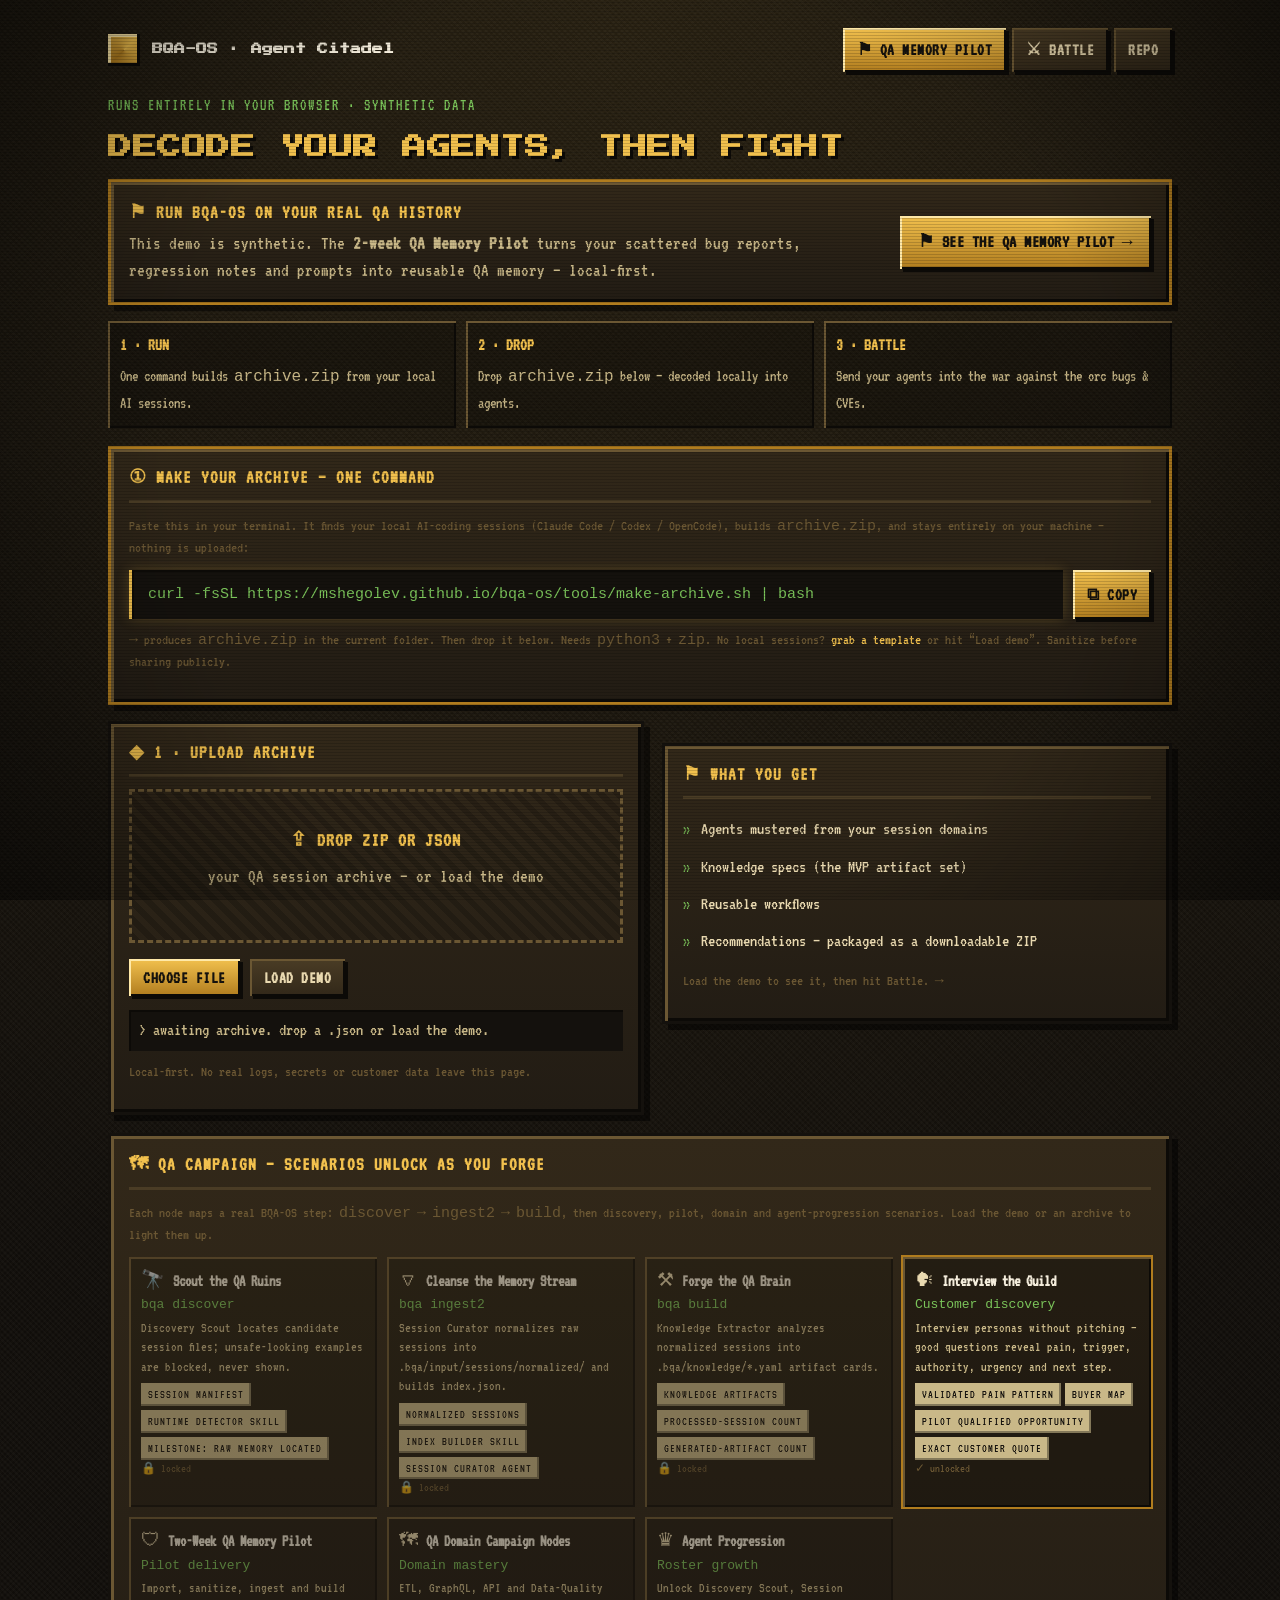
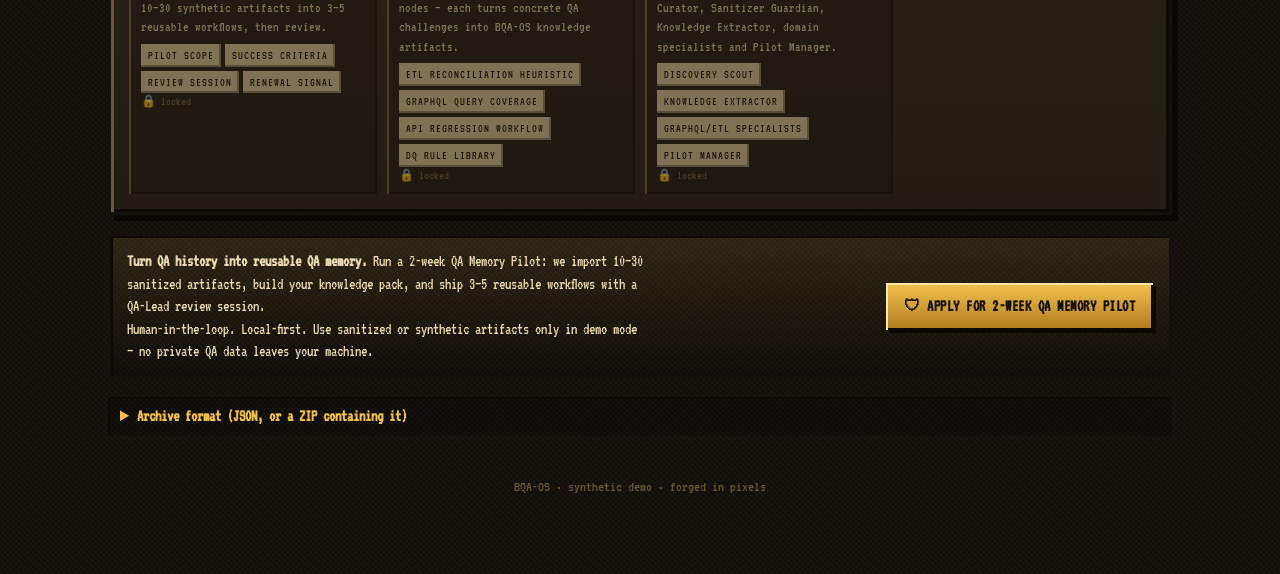
==== commit 812e4f1c: "chore: remove internal RingCentral references from public repo Replace internal GitLab repo/Pages UR" ====
--- a/docs/index.html
+++ b/docs/index.html
@@ -139,7 +139,7 @@
       <div class="panel-title">① Make your archive — one command</div>
       <p class="legend">Paste this in your terminal. It finds your local AI-coding sessions (Claude&nbsp;Code / Codex / OpenCode), builds <code>archive.zip</code>, and stays entirely on your machine — nothing is uploaded:</p>
       <div class="cmd-row">
-        <pre id="cmd">curl -fsSL http://m-v-shchegolev-agent-citadel-d3d663.pages.git.ringcentral.com/tools/make-archive.sh | bash</pre>
+        <pre id="cmd">curl -fsSL https://mshegolev.github.io/bqa-os/tools/make-archive.sh | bash</pre>
         <button class="btn" id="copy-cmd" onclick="navigator.clipboard.writeText(document.getElementById('cmd').textContent.trim()).then(()=>{this.textContent='Copied ✓';setTimeout(()=>{this.textContent='⧉ Copy'},1500)})">⧉ Copy</button>
       </div>
       <p class="legend">→ produces <code>archive.zip</code> in the current folder. Then drop it below. Needs <code>python3</code> + <code>zip</code>. No local sessions? <a href="fixtures/demo-archive.json" download>grab a template</a> or hit “Load demo”. Sanitize before sharing publicly.</p>
@@ -207,7 +207,7 @@
         <p><b>Turn QA history into reusable QA memory.</b> Run a 2-week QA Memory Pilot: we import 10–30 sanitized artifacts, build your knowledge pack, and ship 3–5 reusable workflows with a QA-Lead review session.</p>
         <p class="privacy-note">Human-in-the-loop. Local-first. Use sanitized or synthetic artifacts only in demo mode — no private QA data leaves your machine.</p>
       </div>
-      <a class="btn primary-cta" href="https://github.com/mshegolev/bqa-os/issues/new?title=Apply%20for%202-week%20QA%20Memory%20Pilot&labels=pilot" target="_blank" rel="noopener">🛡 Apply for 2-week QA Memory Pilot</a>
+      <a class="btn primary-cta" href="https://github.com/mshegolev/bqa-os/issues/new" target="_blank" rel="noopener">🛡 Apply for 2-week QA Memory Pilot</a>
     </section>
 
     <details class="help">
